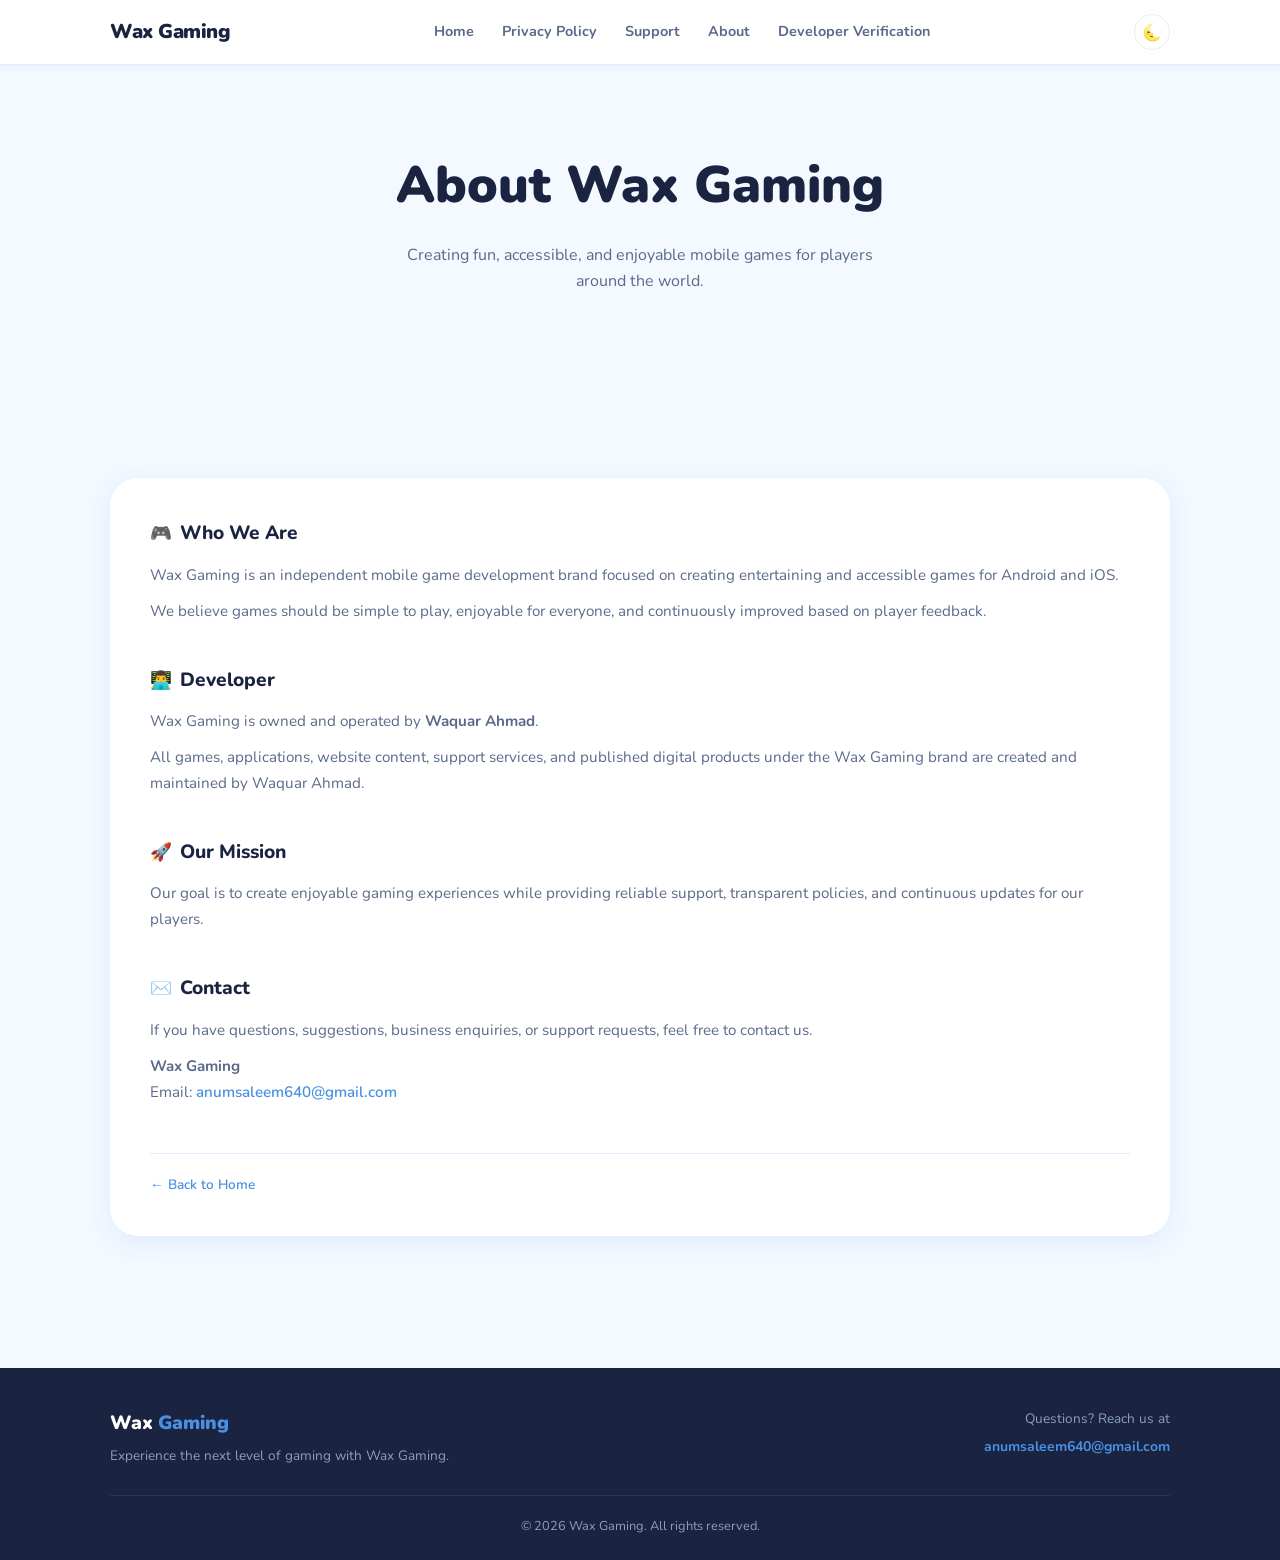
==== about.html @ 7d4a3908 "Developer Verification" ====
<!doctype html>

<html lang="en">
  <head>
    <meta charset="UTF-8" />
    <meta name="viewport" content="width=device-width, initial-scale=1.0" />
    <meta
      name="description"
      content="Learn more about Wax Gaming and the developer behind our games."
    />

    <title>About Us — Wax Gaming</title>

    <script src="theme.js"></script>
    <script src="main.js" defer></script>

    <link rel="stylesheet" href="style.css" />

    <link rel="preconnect" href="https://fonts.googleapis.com" />
    <link rel="preconnect" href="https://fonts.gstatic.com" crossorigin />
  </head>

  <body>
    <div id="header-container"></div>
    <section class="hero section" aria-labelledby="about-heading">
      <div class="container">
        <h1 class="hero-title" id="about-heading">About Wax Gaming</h1>

        <p class="hero-sub">
          Creating fun, accessible, and enjoyable mobile games for players
          around the world.
        </p>
      </div>
    </section>

    <section class="section" aria-labelledby="about-heading">
      <div class="container">
        <div class="page-card">
          <div class="page-section">
            <h2>
              <span class="icon">🎮</span>
              Who We Are
            </h2>

            <p>
              Wax Gaming is an independent mobile game development brand focused
              on creating entertaining and accessible games for Android and iOS.
            </p>

            <p>
              We believe games should be simple to play, enjoyable for everyone,
              and continuously improved based on player feedback.
            </p>
          </div>

          <div class="page-section">
            <h2>
              <span class="icon">👨‍💻</span>
              Developer
            </h2>

            <p>
              Wax Gaming is owned and operated by
              <strong>Waquar Ahmad</strong>.
            </p>

            <p>
              All games, applications, website content, support services, and
              published digital products under the Wax Gaming brand are created
              and maintained by Waquar Ahmad.
            </p>
          </div>

          <div class="page-section">
            <h2>
              <span class="icon">🚀</span>
              Our Mission
            </h2>

            <p>
              Our goal is to create enjoyable gaming experiences while providing
              reliable support, transparent policies, and continuous updates for
              our players.
            </p>
          </div>

          <div class="page-section">
            <h2>
              <span class="icon">✉️</span>
              Contact
            </h2>

            <p>
              If you have questions, suggestions, business enquiries, or support
              requests, feel free to contact us.
            </p>

            <p>
              <strong>Wax Gaming</strong><br />
              Email:
              <a href="mailto:anumsaleem640@gmail.com" class="page-link">
                anumsaleem640@gmail.com
              </a>
            </p>
          </div>

          <p class="updated-note">
            <a href="index.html" style="color: var(--blue); font-weight: 600">
              ← Back to Home
            </a>
          </p>
        </div>
      </div>
    </section>

    <div id="footer-container"></div>
  </body>
</html>
---- style.css ----
/* =========================================================
   WAX GAMING — MAIN STYLESHEET
   Architecture:
   - Tokens (Design System)
   - Base / Reset
   - Accessibility
   - Utilities
   - Navigation
   - Buttons
   - Hero
   - Section Shared Labels
   - Games
   - About
   - Contact
   - Footer
   - Privacy Card
   - Theme Toggle
   - Back to Top
   - Responsive
   - Reduced Motion
========================================================= */

/* =========================
   1. GOOGLE FONT
========================= */
@import url("https://fonts.googleapis.com/css2?family=Nunito:wght@400;600;700;800;900&display=swap");

/* =========================
   2. DESIGN TOKENS (LIGHT)
========================= */
:root {
  --bg: #f4f8ff;
  --surface: #ffffff;
  --border: #e2ecff;

  --blue: #4a90e2;
  --blue-dark: #2563eb;
  --green: #34c786;

  --text-primary: #1a2340;
  --text-secondary: #5a6a8a;
  --text-muted: #9aaac2;

  --radius-sm: 10px;
  --radius-md: 18px;
  --radius-lg: 28px;
  --radius-pill: 999px;

  --shadow-sm: 0 2px 8px rgba(74, 144, 226, 0.08);
  --shadow-md: 0 6px 24px rgba(74, 144, 226, 0.12);

  --transition: 0.25s ease;

  --section-padding: 72px 0;

  --font: "Nunito", sans-serif;
}

/* =========================
   3. DARK THEME
========================= */
[data-theme="dark"] {
  --bg: #131c30;
  --surface: #1e2a45;
  --border: #2c3e60;

  --blue: #5fa8f5;
  --blue-dark: #93c5fd;
  --green: #3dd68c;

  --text-primary: #e8eeff;
  --text-secondary: #9aaac2;
  --text-muted: #5a6a8a;

  --shadow-sm: 0 2px 8px rgba(0, 0, 0, 0.3);
  --shadow-md: 0 6px 24px rgba(0, 0, 0, 0.4);
}

/* =========================
   4. RESET
========================= */
*,
*::before,
*::after {
  box-sizing: border-box;
  margin: 0;
  padding: 0;
}

html,
body {
  overflow-x: visible;
  overflow-y: auto;
}

html {
  scroll-behavior: smooth;
}

body {
  font-family: var(--font);
  background: var(--bg);
  color: var(--text-primary);
  line-height: 1.6;
  transition:
    background var(--transition),
    color var(--transition);
}

img {
  max-width: 100%;
  display: block;
}

a {
  text-decoration: none;
  color: inherit;
}

ul {
  list-style: none;
}

/* =========================
   5. ACCESSIBILITY
========================= */
:focus-visible {
  outline: 2px solid var(--blue);
  outline-offset: 2px;
}

/* =========================
   6. UTILITIES
========================= */
.container {
  max-width: 1100px;
  margin: auto;
  padding: 0 20px;
}

.section {
  padding: var(--section-padding);
}

.is-hidden {
  display: none !important;
}

/* =========================
   7. NAVIGATION
========================= */
.nav {
  position: relative;
  z-index: 100;
  background: var(--surface);
  border-bottom: 1px solid var(--border);
  box-shadow: var(--shadow-sm);
  transition:
    box-shadow 0.2s,
    background 0.2s;
}

.nav-inner {
  display: flex;
  align-items: center;
  justify-content: space-between;
  height: 64px;
}

.nav-logo {
  font-size: 1.25rem;
  font-weight: 900;
  color: var(--text-primary);
  letter-spacing: -0.5px;
}

/* Show the correct logo variant based on theme */
.logo-dark {
  display: none;
}

[data-theme="dark"] .logo-light {
  display: none;
}

[data-theme="dark"] .logo-dark {
  display: inline;
}

/* Desktop nav links */
.nav-links {
  display: flex;
  align-items: center;
  gap: 28px;
}

.nav-links a {
  font-size: 0.9rem;
  font-weight: 700;
  color: var(--text-secondary);
  transition: color var(--transition);
}

.nav-links a:hover {
  color: var(--blue);
}

/* Hamburger toggle button */
.nav-toggle {
  display: none;
  flex-direction: column;
  justify-content: center;
  gap: 5px;
  width: 36px;
  height: 36px;
  background: none;
  border: none;
  cursor: pointer;
  padding: 4px;
  border-radius: var(--radius-sm);
  transition: var(--transition);
}

.nav-toggle span {
  display: block;
  width: 22px;
  height: 2px;
  background: var(--text-primary);
  border-radius: 2px;
  transition: var(--transition);
}

.nav-toggle:hover {
  background: var(--border);
}

/* Mobile drawer */
.nav-drawer {
  display: none;
  position: absolute;
  top: 64px;
  left: 0;
  right: 0;
  background: var(--surface);
  border-bottom: 1px solid var(--border);
  box-shadow: var(--shadow-md);
  padding: 16px 20px;
  flex-direction: column;
  gap: 4px;
}

.nav-drawer.open {
  display: flex;
}

.nav-drawer a {
  font-size: 0.95rem;
  font-weight: 700;
  color: var(--text-secondary);
  padding: 10px 0;
  border-bottom: 1px solid var(--border);
  transition: color var(--transition);
}

.nav-drawer a:last-child {
  border-bottom: none;
}

.nav-drawer a:hover {
  color: var(--blue);
}

/* Theme toggle button */
.theme-toggle {
  display: inline-flex;
  align-items: center;
  justify-content: center;
  width: 36px;
  height: 36px;
  background: none;
  border: 1px solid var(--border);
  border-radius: var(--radius-pill);
  cursor: pointer;
  font-size: 1rem;
  transition: var(--transition);
  color: var(--text-secondary);
}

.theme-toggle:hover {
  background: var(--border);
  color: var(--text-primary);
}

.nav.is-stuck {
  box-shadow: 0 8px 24px rgba(0, 0, 0, 0.15);
  background: var(--surface);
}

[data-theme="dark"] .nav.is-stuck {
  box-shadow: 0 8px 24px rgba(0, 0, 0, 0.4);
}

/* =========================
   8. BUTTONS
========================= */
.btn {
  display: inline-flex;
  align-items: center;
  gap: 8px;
  padding: 12px 24px;
  border-radius: var(--radius-pill);
  font-weight: 700;
  font-size: 0.9rem;
  cursor: pointer;
  border: none;
  transition: var(--transition);
}

.btn:hover {
  transform: translateY(-2px);
}

.btn-primary {
  background: var(--blue);
  color: white;
}

.btn-primary:hover {
  background: var(--blue-dark);
}

.btn-green {
  background: var(--green);
  color: white;
}

.btn-sm {
  padding: 8px 16px;
  font-size: 0.8rem;
}

/* =========================
   9. HERO
========================= */
.hero {
  padding: 80px 0;
  text-align: center;
}

.hero-badge {
  display: inline-block;
  background: var(--border);
  color: var(--blue);
  font-size: 0.75rem;
  font-weight: 800;
  letter-spacing: 0.06em;
  text-transform: uppercase;
  padding: 6px 16px;
  border-radius: var(--radius-pill);
  margin-bottom: 20px;
}

.hero-title {
  font-size: clamp(2rem, 5vw, 3.2rem);
  font-weight: 900;
  margin-bottom: 16px;
}

.hero-title em {
  color: var(--blue);
  font-style: normal;
}

.hero-sub {
  max-width: 500px;
  margin: auto;
  color: var(--text-secondary);
  margin-bottom: 32px;
}

.hero-buttons {
  display: flex;
  justify-content: center;
  gap: 12px;
  flex-wrap: wrap;
}

.hero-accent {
  display: flex;
  justify-content: center;
  gap: 10px;
  margin-top: 24px;
  flex-wrap: wrap;
}

.hero-pill {
  border: 1px solid var(--border);
  border-radius: var(--radius-pill);
  padding: 8px 16px;
  font-size: 0.8rem;
  color: var(--text-secondary);
}

/* =========================
   10. SECTION SHARED LABELS
========================= */
.section-label {
  display: inline-block;
  font-size: 0.75rem;
  font-weight: 800;
  letter-spacing: 0.08em;
  text-transform: uppercase;
  color: var(--blue);
  margin-bottom: 10px;
}

.section-title {
  font-size: clamp(1.5rem, 3vw, 2rem);
  font-weight: 900;
  color: var(--text-primary);
  margin-bottom: 12px;
}

.section-sub {
  font-size: 1rem;
  color: var(--text-secondary);
  max-width: 540px;
}

/* =========================
   11. GAMES
========================= */
.games {
  background: var(--surface);
  border-radius: var(--radius-lg);
  margin: 0 20px;
}

.games-header {
  padding: 40px 40px 28px;
}

.games-header .section-sub {
  margin-top: 4px;
}

.games-grid {
  display: flex;
  flex-wrap: wrap;
  justify-content: center;
  gap: 24px;
  padding: 0 40px 40px;
}

.game-icon {
  width: 52px;
  height: 52px;
  border-radius: 12px;
  object-fit: cover;
  margin-bottom: 14px;
}

/* Game Card */
.game-card {
  width: 320px;
  max-width: 100%;

  background: var(--bg);
  border: 1px solid var(--border);
  border-radius: var(--radius-md);
  padding: 20px;
  transition: var(--transition);
}

.game-card:hover {
  transform: translateY(-5px);
  box-shadow: var(--shadow-md);
}

.game-icon-placeholder {
  width: 52px;
  height: 52px;
  border-radius: var(--radius-sm);
  display: flex;
  align-items: center;
  justify-content: center;
  font-size: 1.5rem;
  margin-bottom: 14px;
}

.icon-blue {
  background: #ddeeff;
}

.icon-green {
  background: #d4f5e5;
}

.icon-peach {
  background: #ffe8df;
}

[data-theme="dark"] .icon-blue {
  background: #1a3050;
}
[data-theme="dark"] .icon-green {
  background: #0e3326;
}
[data-theme="dark"] .icon-peach {
  background: #3a1e14;
}

.game-name {
  font-weight: 800;
  margin-bottom: 6px;
}

.game-desc {
  font-size: 0.9rem;
  color: var(--text-secondary);
}

.game-actions {
  margin-top: 12px;
  display: flex;
  gap: 8px;
  flex-wrap: wrap;
}

/* =========================
   12. ABOUT
========================= */
.about-card {
  background: var(--surface);
  padding: 40px;
  border-radius: var(--radius-lg);
  text-align: center;
  box-shadow: var(--shadow-md);
}

.about-emoji {
  font-size: 2.5rem;
  margin-bottom: 12px;
  display: block;
  line-height: 1;
}

.about-text {
  color: var(--text-secondary);
  margin-top: 12px;
}

.about-stats {
  display: flex;
  justify-content: center;
  gap: 30px;
  margin-top: 24px;
}

.stat-item {
  text-align: center;
}

.stat-value {
  font-weight: 900;
  font-size: 1.75rem;
  color: var(--blue);
}

.stat-label {
  font-size: 0.85rem;
  color: var(--text-secondary);
  margin-top: 2px;
}

/* =========================
   13. CONTACT
========================= */
.contact-card {
  background: var(--surface);
  padding: 40px;
  border-radius: var(--radius-lg);
  text-align: center;
}

.contact-emoji {
  font-size: 2.5rem;
  margin-bottom: 12px;
  display: block;
  line-height: 1;
}

.contact-text {
  color: var(--text-secondary);
  margin-top: 8px;
  max-width: 480px;
  margin-left: auto;
  margin-right: auto;
}

.contact-email-block {
  margin-top: 24px;
}

.contact-email-link {
  font-weight: 800;
  color: var(--blue);
  font-size: 1.05rem;
}

.contact-email-link:hover {
  text-decoration: underline;
}

.contact-note {
  font-size: 0.85rem;
  color: var(--text-muted);
  margin-top: 8px;
}

/* =========================
   14. FOOTER
========================= */
.footer {
  margin-top: 60px;
  background: #1a2340;
  color: #c8d6f0;
}

.footer-inner {
  padding: 40px 0 24px;
}

.footer-top {
  display: flex;
  align-items: flex-start;
  justify-content: space-between;
  gap: 32px;
  flex-wrap: wrap;
  padding-bottom: 28px;
  border-bottom: 1px solid rgba(255, 255, 255, 0.08);
}

.brand-name {
  font-size: 1.2rem;
  font-weight: 900;
  color: #ffffff;
  margin-bottom: 6px;
}

.brand-name span {
  color: var(--blue);
}

.footer-tagline {
  font-size: 0.85rem;
  color: #8aa0c0;
}

.footer-contact {
  text-align: right;
}

.footer-contact p {
  font-size: 0.85rem;
  color: #8aa0c0;
  margin-bottom: 4px;
}

.footer-contact a {
  font-size: 0.875rem;
  font-weight: 700;
  color: var(--blue);
  transition: color var(--transition);
}

.footer-contact a:hover {
  color: #ffffff;
}

.footer-bottom {
  font-size: 0.8rem;
  color: #8aa0c0;
  text-align: center;
  padding-top: 20px;
}

/* =========================
   15. PAGE CONTENT CARD
   Reusable card layout for:
   - Privacy Policy
   - Support Center
   - Terms of Service
   - FAQ
   - Refund Policy
   - Future content pages
========================= */

.page-card {
  background: var(--surface);
  border-radius: var(--radius-lg);
  padding: 40px;
  box-shadow: var(--shadow-md);
}

.page-section {
  margin-bottom: 40px;
}

.page-section h2 {
  font-size: 1.2rem;
  font-weight: 800;
  color: var(--text-primary);
  margin-bottom: 14px;
  display: flex;
  align-items: center;
  gap: 8px;
}

.page-section .icon {
  font-size: 1.1rem;
}

.page-section p,
.page-section li {
  font-size: 0.95rem;
  color: var(--text-secondary);
  line-height: 1.7;
  margin-bottom: 10px;
}

.page-section ul {
  list-style: disc;
  padding-left: 20px;
  margin: 8px 0 12px;
}

.page-section ul li {
  margin-bottom: 6px;
}

.page-link {
  color: var(--blue);
  font-weight: 600;
  transition: color var(--transition);
}

.page-link:hover {
  text-decoration: underline;
}

.updated-note {
  font-size: 0.85rem;
  color: var(--text-muted);
  margin-top: 48px;
  padding-top: 20px;
  border-top: 1px solid var(--border);
}

/* =========================
   16. THEME TOGGLE ICON FIX
========================= */
.theme-toggle .icon-sun,
.theme-toggle .icon-moon {
  display: none;
}

/* Light mode: moon visible */
:not([data-theme="dark"]) .theme-toggle .icon-moon {
  display: inline;
}

/* Dark mode: sun visible, moon hidden */
[data-theme="dark"] .theme-toggle .icon-sun {
  display: inline;
}

[data-theme="dark"] .theme-toggle .icon-moon {
  display: none;
}

/* =========================
   17. BACK TO TOP BUTTON
========================= */
.back-to-top {
  position: fixed;
  bottom: 24px;
  right: 24px;
  width: 48px;
  height: 48px;
  border-radius: var(--radius-pill);
  background: var(--blue);
  color: white;
  border: none;
  cursor: pointer;
  display: flex;
  align-items: center;
  justify-content: center;
  font-size: 1.5rem;
  box-shadow: var(--shadow-md);
  opacity: 0;
  visibility: hidden;
  transition:
    opacity var(--transition),
    visibility var(--transition),
    transform var(--transition);
  z-index: 99;
}

.back-to-top.visible {
  opacity: 1;
  visibility: visible;
}

.back-to-top:hover {
  transform: translateY(-3px);
  background: var(--blue-dark);
}

.back-to-top:focus-visible {
  outline: 2px solid var(--blue);
  outline-offset: 2px;
}

/* =========================
   18. RESPONSIVE
========================= */
@media (max-width: 768px) {
  /* Show hamburger, hide desktop nav links */
  .nav-toggle {
    display: flex;
  }

  .nav-links {
    display: none;
  }

  .hero {
    padding: 50px 0;
  }

  .games {
    margin: 0 10px;
  }

  .games-header {
    padding: 28px 20px 18px;
  }

  .games-grid {
    padding: 0 20px 28px;
  }

  .about-stats {
    flex-direction: column;
    align-items: center;
  }

  .footer-top {
    flex-direction: column;
    align-items: flex-start;
  }

  .footer-contact {
    text-align: left;
  }

  .back-to-top {
    bottom: 16px;
    right: 16px;
    width: 42px;
    height: 42px;
    font-size: 1.25rem;
  }
}

/* =========================
   19. REDUCED MOTION
========================= */
@media (prefers-reduced-motion: reduce) {
  * {
    animation: none !important;
    transition: none !important;
  }
}
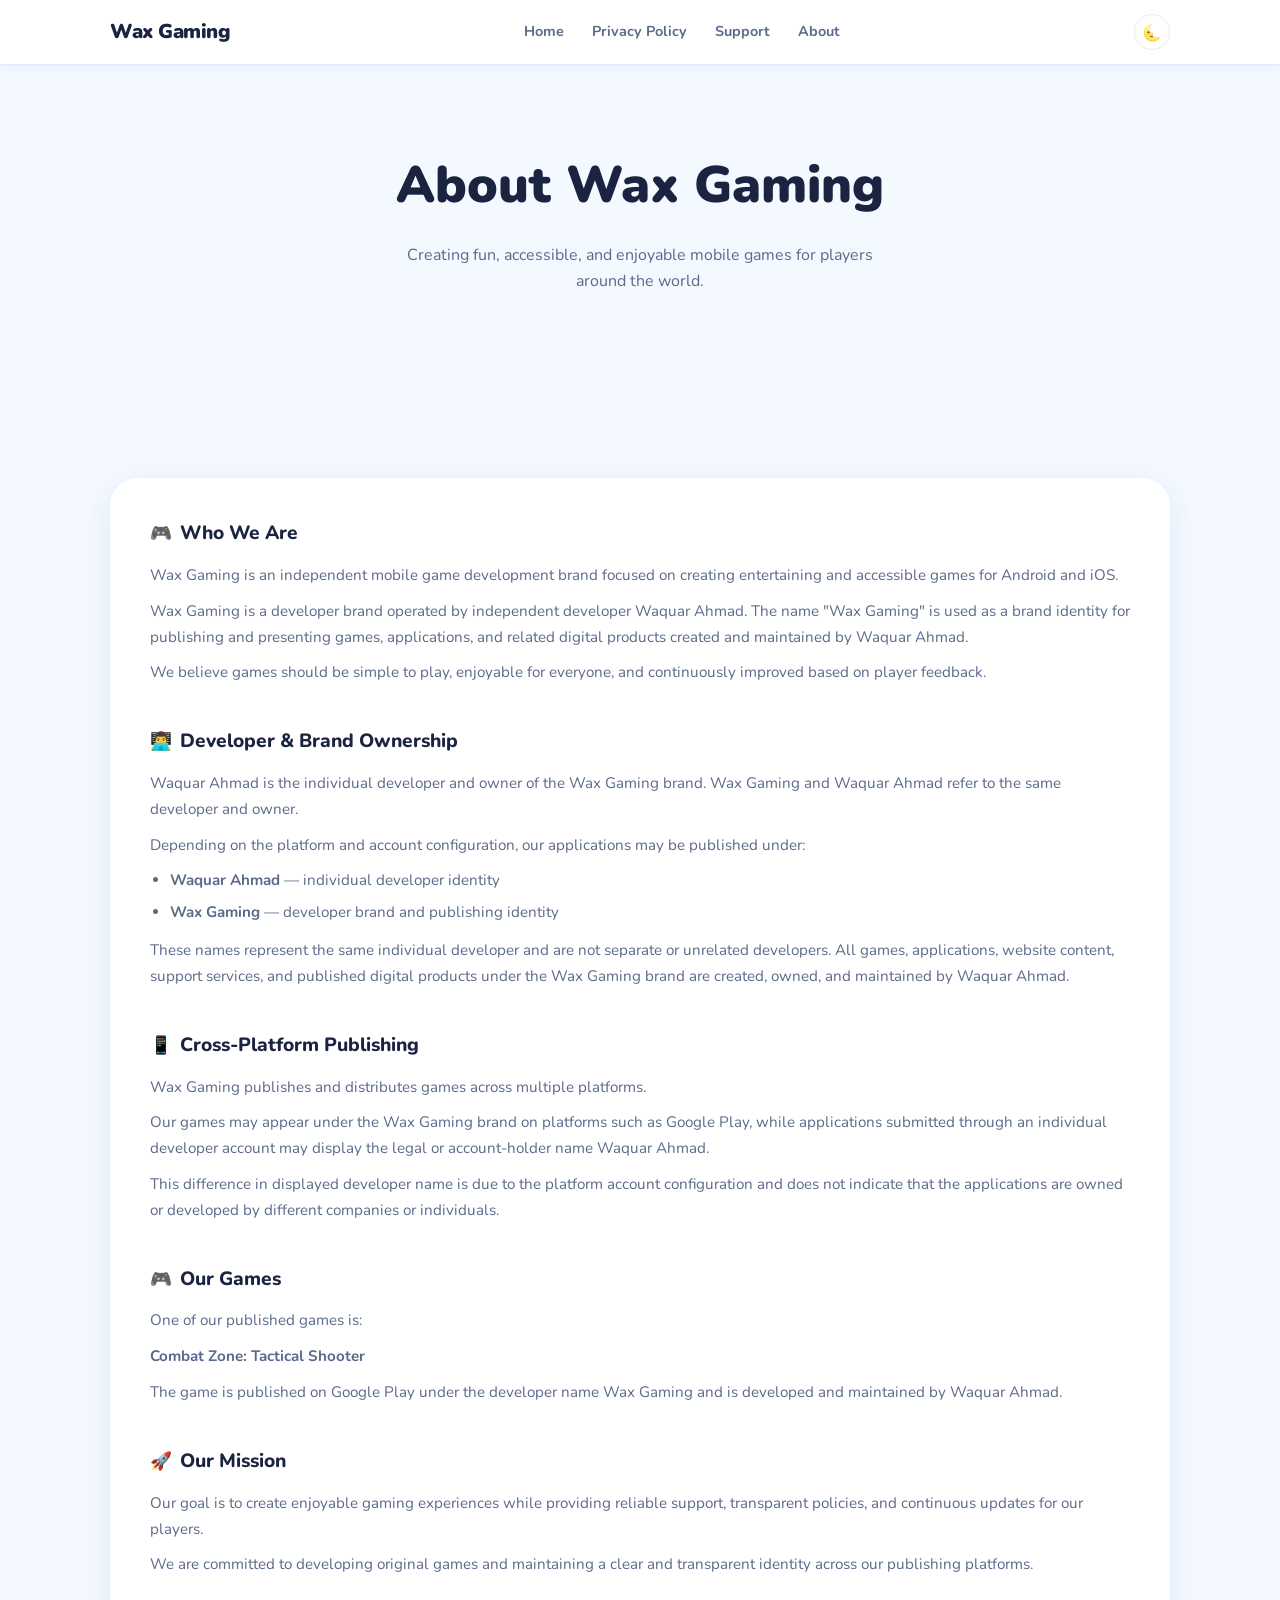
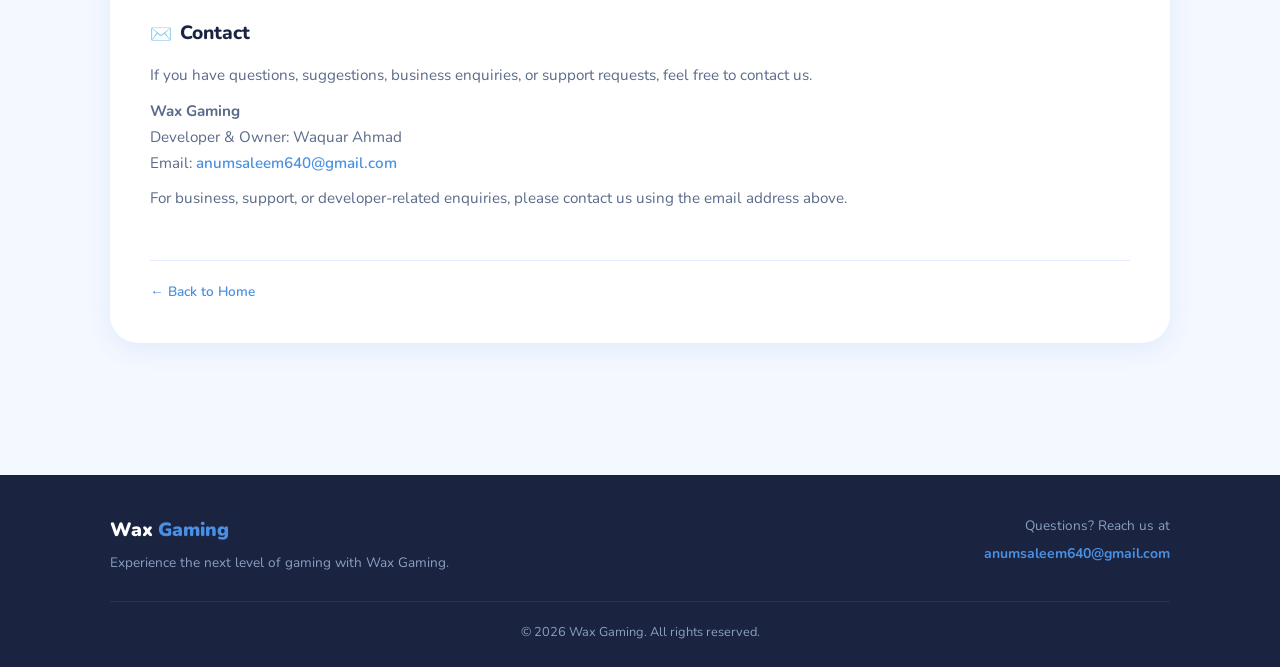
==== commit 06416ab0: "Revise Wax Gaming brand and ownership information Updated brand identity and ownership details for W" ====
--- a/about.html
+++ b/about.html
@@ -48,6 +48,13 @@
             </p>
 
             <p>
+              Wax Gaming is a developer brand operated by independent developer
+              Waquar Ahmad. The name "Wax Gaming" is used as a brand identity
+              for publishing and presenting games, applications, and related
+              digital products created and maintained by Waquar Ahmad.
+            </p>
+
+            <p>
               We believe games should be simple to play, enjoyable for everyone,
               and continuously improved based on player feedback.
             </p>
@@ -56,18 +63,76 @@
           <div class="page-section">
             <h2>
               <span class="icon">👨‍💻</span>
-              Developer
+              Developer & Brand Ownership
             </h2>
 
             <p>
-              Wax Gaming is owned and operated by
-              <strong>Waquar Ahmad</strong>.
+              Waquar Ahmad is the individual developer and owner of the Wax
+              Gaming brand. Wax Gaming and Waquar Ahmad refer to the same
+              developer and owner.
             </p>
 
             <p>
-              All games, applications, website content, support services, and
-              published digital products under the Wax Gaming brand are created
-              and maintained by Waquar Ahmad.
+              Depending on the platform and account configuration, our
+              applications may be published under:
+            </p>
+
+            <ul>
+              <li>
+                <strong>Waquar Ahmad</strong> — individual developer identity
+              </li>
+              <li>
+                <strong>Wax Gaming</strong> — developer brand and publishing
+                identity
+              </li>
+            </ul>
+
+            <p>
+              These names represent the same individual developer and are not
+              separate or unrelated developers. All games, applications,
+              website content, support services, and published digital products
+              under the Wax Gaming brand are created, owned, and maintained by
+              Waquar Ahmad.
+            </p>
+          </div>
+
+          <div class="page-section">
+            <h2>
+              <span class="icon">📱</span>
+              Cross-Platform Publishing
+            </h2>
+
+            <p>
+              Wax Gaming publishes and distributes games across multiple
+              platforms.
+            </p>
+
+            <p>
+              Our games may appear under the Wax Gaming brand on platforms such
+              as Google Play, while applications submitted through an
+              individual developer account may display the legal or account-holder
+              name Waquar Ahmad.
+            </p>
+
+            <p>
+              This difference in displayed developer name is due to the platform
+              account configuration and does not indicate that the applications
+              are owned or developed by different companies or individuals.
+            </p>
+          </div>
+
+          <div class="page-section">
+            <h2>
+              <span class="icon">🎮</span>
+              Our Games
+            </h2>
+
+            <p>One of our published games is:</p>
+            <p><strong>Combat Zone: Tactical Shooter</strong></p>
+
+            <p>
+              The game is published on Google Play under the developer name Wax
+              Gaming and is developed and maintained by Waquar Ahmad.
             </p>
           </div>
 
@@ -81,6 +146,11 @@
               Our goal is to create enjoyable gaming experiences while providing
               reliable support, transparent policies, and continuous updates for
               our players.
+            </p>
+
+            <p>
+              We are committed to developing original games and maintaining a
+              clear and transparent identity across our publishing platforms.
             </p>
           </div>
 
@@ -97,10 +167,16 @@
 
             <p>
               <strong>Wax Gaming</strong><br />
+              Developer & Owner: Waquar Ahmad<br />
               Email:
               <a href="mailto:anumsaleem640@gmail.com" class="page-link">
                 anumsaleem640@gmail.com
               </a>
+            </p>
+
+            <p>
+              For business, support, or developer-related enquiries, please
+              contact us using the email address above.
             </p>
           </div>
 
